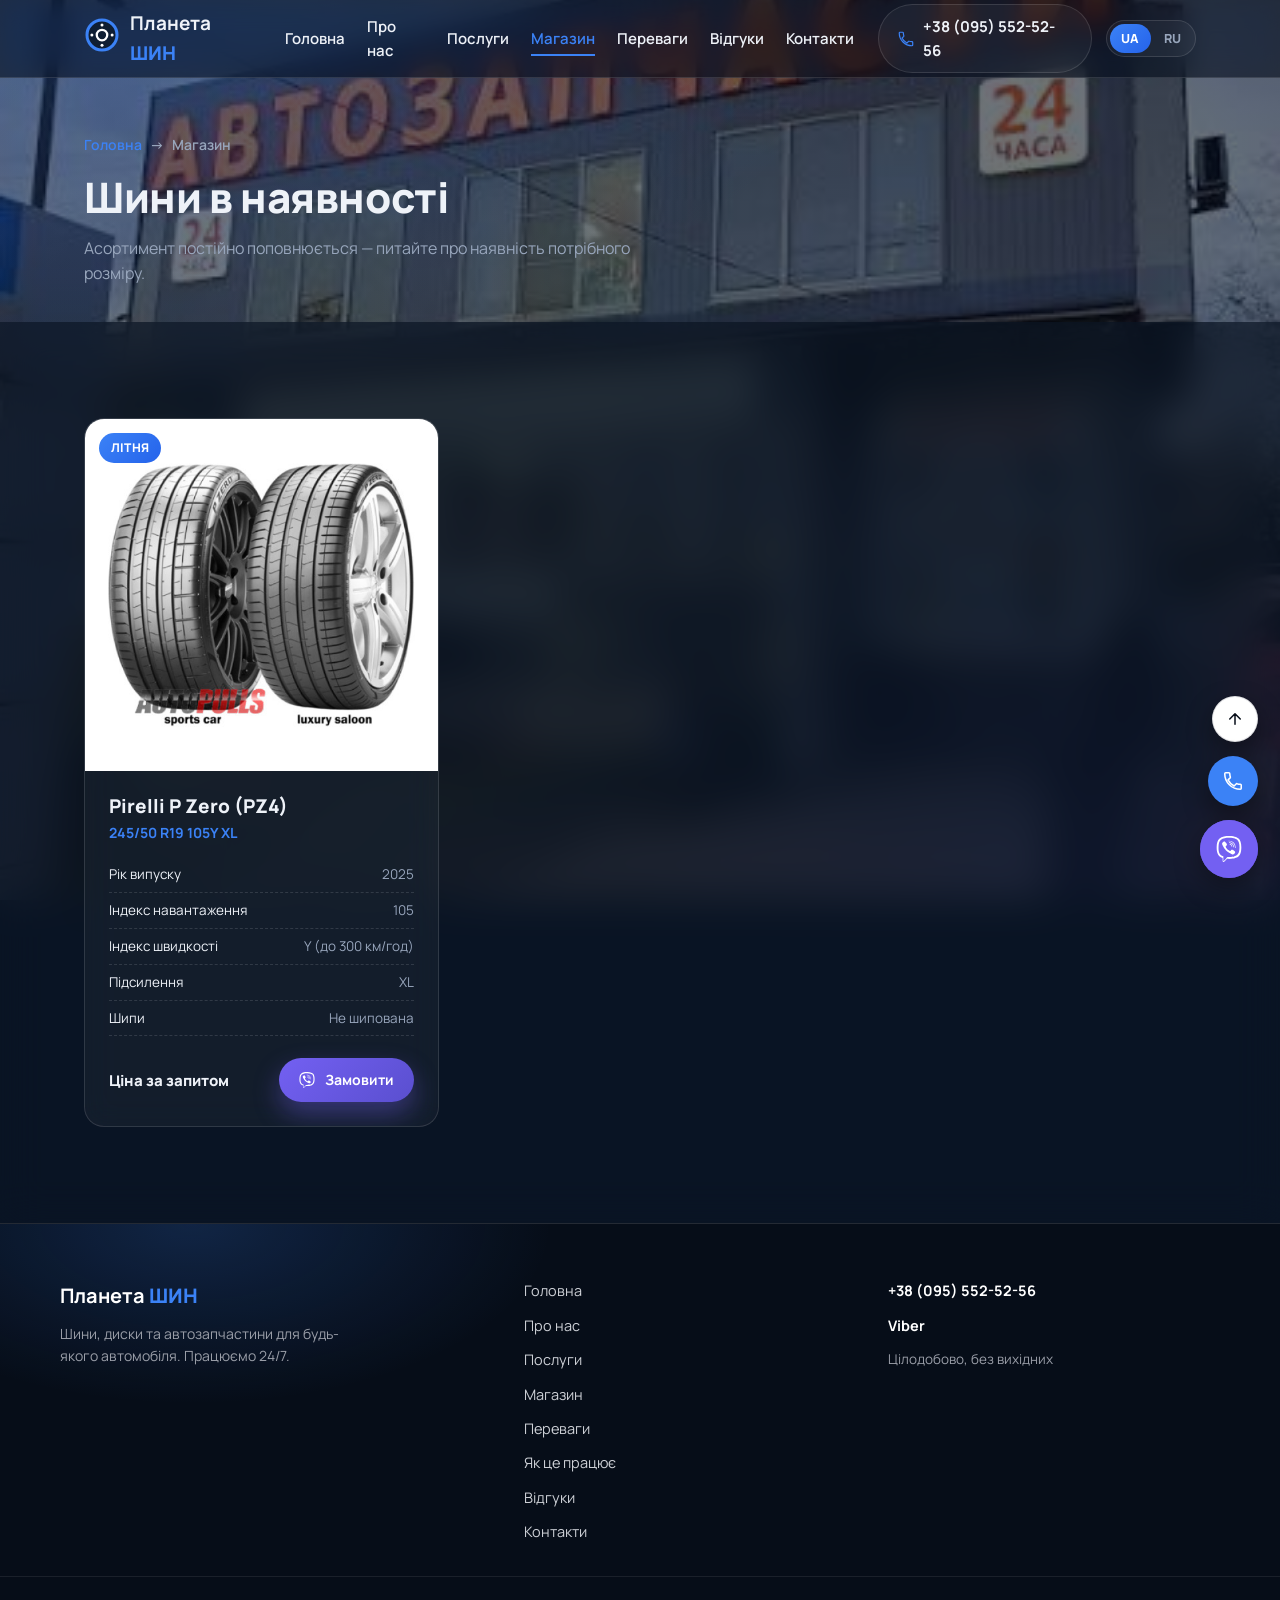
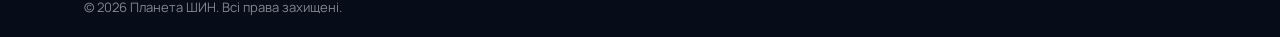
==== shop.html @ 67e4d774 "Move shop to a separate page (shop.html)" ====
<!DOCTYPE html>
<html lang="uk">
<head>
<meta charset="UTF-8">
<meta name="viewport" content="width=device-width, initial-scale=1.0">
<title>Магазин — Планета ШИН</title>
<meta name="description" id="metaDescription" content="Каталог шин Планета ШИН — актуальна наявність, характеристики, замовлення через Viber.">
<meta property="og:title" content="Магазин — Планета ШИН">
<meta property="og:description" id="ogDescription" content="Каталог шин Планета ШИН — актуальна наявність, характеристики, замовлення через Viber.">
<meta property="og:type" content="website">
<link rel="icon" href="data:image/svg+xml,%3Csvg xmlns='http://www.w3.org/2000/svg' viewBox='0 0 100 100'%3E%3Ccircle cx='50' cy='50' r='46' fill='%230f1e33'/%3E%3Ccircle cx='50' cy='50' r='46' fill='none' stroke='%233b82f6' stroke-width='8'/%3E%3Ccircle cx='50' cy='50' r='16' fill='none' stroke='%23fff' stroke-width='6'/%3E%3C/svg%3E">
<link rel="preconnect" href="https://fonts.googleapis.com">
<link rel="preconnect" href="https://fonts.gstatic.com" crossorigin>
<link href="https://fonts.googleapis.com/css2?family=Manrope:wght@400;500;600;700;800&display=swap" rel="stylesheet">
<link rel="stylesheet" href="css/style.css">
</head>
<body data-page="shop">

<!-- Фіксований фон: фото магазину, залишається на місці під час прокрутки -->
<div class="bg-fixed" aria-hidden="true"></div>

<!-- ===== ШАПКА ===== -->
<header class="header" id="header">
  <div class="container header__inner">
    <a href="index.html" class="logo">
      <span class="logo__icon" aria-hidden="true">
        <svg viewBox="0 0 48 48" width="36" height="36">
          <circle cx="24" cy="24" r="20" fill="#0f1e33"/>
          <circle cx="24" cy="24" r="20" fill="none" stroke="#3b82f6" stroke-width="4"/>
          <circle cx="24" cy="24" r="7" fill="none" stroke="#fff" stroke-width="3"/>
          <circle cx="24" cy="10.5" r="2" fill="#fff"/>
          <circle cx="24" cy="37.5" r="2" fill="#fff"/>
          <circle cx="10.5" cy="24" r="2" fill="#fff"/>
          <circle cx="37.5" cy="24" r="2" fill="#fff"/>
        </svg>
      </span>
      <span class="logo__text">Планета <b>ШИН</b></span>
    </a>

    <nav class="nav" id="nav">
      <a href="index.html#home" class="nav__link" data-i18n="nav_home">Головна</a>
      <a href="index.html#about" class="nav__link" data-i18n="nav_about">Про нас</a>
      <a href="index.html#services" class="nav__link" data-i18n="nav_services">Послуги</a>
      <a href="shop.html" class="nav__link is-current" data-i18n="nav_shop">Магазин</a>
      <a href="index.html#why" class="nav__link" data-i18n="nav_why">Переваги</a>
      <a href="index.html#reviews" class="nav__link" data-i18n="nav_reviews">Відгуки</a>
      <a href="index.html#contacts" class="nav__link" data-i18n="nav_contacts">Контакти</a>
    </nav>

    <div class="header__actions">
      <a href="tel:+380955525256" class="header__phone">
        <svg width="18" height="18" viewBox="0 0 24 24" fill="none"><path d="M6.6 10.8c1.4 2.8 3.8 5.1 6.6 6.6l2.2-2.2c.3-.3.7-.4 1-.2 1.1.4 2.3.6 3.6.6.6 0 1 .4 1 1V20c0 .6-.4 1-1 1C10.6 21 3 13.4 3 4c0-.6.4-1 1-1h3.5c.6 0 1 .4 1 1 0 1.3.2 2.5.6 3.6.1.4 0 .8-.2 1L6.6 10.8z" stroke="currentColor" stroke-width="1.6" stroke-linejoin="round"/></svg>
        <span>+38 (095) 552-52-56</span>
      </a>
      <button type="button" class="lang-toggle" id="langToggle" aria-label="UA / RU">
        <span class="lang-toggle__opt" data-lang-opt="uk">UA</span>
        <span class="lang-toggle__opt" data-lang-opt="ru">RU</span>
      </button>
      <button class="burger" id="burger" aria-label="Меню" aria-expanded="false">
        <span></span><span></span><span></span>
      </button>
    </div>
  </div>
</header>

<main>

  <!-- ===== ЗАГОЛОВОК СТОРІНКИ ===== -->
  <section class="page-hero">
    <div class="container">
      <div class="page-hero__crumb">
        <a href="index.html" data-i18n="nav_home">Головна</a>
        <span>→</span>
        <span data-i18n="shop_eyebrow">Магазин</span>
      </div>
      <h1 data-i18n="shop_title">Шини в наявності</h1>
      <p data-i18n="shop_note">Асортимент постійно поповнюється — питайте про наявність потрібного розміру.</p>
    </div>
  </section>

  <!-- ===== ТОВАРИ ===== -->
  <section class="section">
    <div class="container">
      <div class="grid grid--3">
        <div class="product">
          <div class="product__photo">
            <span class="product__badge" data-i18n="shop_season_summer">Літня</span>
            <img src="img/pirelli-p-zero.jpg" alt="Pirelli P Zero (PZ4) 245/50 R19 105Y XL" loading="lazy">
          </div>
          <div class="product__body">
            <h3>Pirelli P Zero (PZ4)</h3>
            <div class="product__size">245/50 R19 105Y XL</div>
            <ul class="product__specs">
              <li><span data-i18n="spec_year">Рік випуску</span><span>2025</span></li>
              <li><span data-i18n="spec_load">Індекс навантаження</span><span>105</span></li>
              <li><span data-i18n="spec_speed">Індекс швидкості</span><span>Y (до 300 км/год)</span></li>
              <li><span data-i18n="spec_reinforced">Підсилення</span><span>XL</span></li>
              <li><span data-i18n="spec_studs">Шипи</span><span data-i18n="spec_studs_no">Не шипована</span></li>
            </ul>
            <div class="product__footer">
              <span class="product__price" data-i18n="shop_price">Ціна за запитом</span>
              <a href="#" class="btn btn--viber btn--sm" data-viber-product="Pirelli P Zero (PZ4) 245/50 R19 105Y XL">
                <svg width="16" height="16" viewBox="0 0 24 24" fill="currentColor"><path d="M11.4 0C9.473.028 5.333.344 3.02 2.467 1.302 4.187.696 6.7.633 9.817.57 12.933.488 18.776 6.12 20.36h.003l-.004 2.416s-.037.977.61 1.177c.777.242 1.234-.5 1.98-1.302.407-.44.972-1.084 1.397-1.58 3.85.326 6.812-.416 7.15-.525.776-.252 5.176-.816 5.892-6.657.74-6.02-.36-9.83-2.34-11.546-.596-.55-3.006-2.3-8.375-2.323 0 0-.395-.025-1.037-.017zm.058 1.693c.545-.004.88.017.88.017 4.542.02 6.717 1.388 7.222 1.846 1.675 1.435 2.53 4.868 1.906 9.897v.002c-.604 4.878-4.174 5.184-4.832 5.395-.28.09-2.882.737-6.153.524 0 0-2.436 2.94-3.197 3.704-.12.12-.26.167-.352.144-.13-.033-.166-.188-.165-.414l.02-4.018c-4.762-1.32-4.485-6.292-4.43-8.895.054-2.604.543-4.738 1.996-6.173 1.96-1.773 5.474-2.018 7.11-2.03zm.38 2.602c-.167 0-.303.135-.304.302 0 .167.133.303.3.305 1.624.01 2.946.537 4.028 1.592 1.073 1.046 1.62 2.468 1.633 4.334.002.167.14.3.307.3.166-.002.3-.138.3-.304-.014-1.984-.618-3.596-1.816-4.764-1.19-1.16-2.692-1.753-4.447-1.765zm-3.96.695c-.19-.032-.4.005-.616.117l-.01.002c-.43.247-.816.562-1.146.932-.002.004-.006.004-.008.008-.267.323-.42.638-.46.948-.008.046-.01.093-.007.14 0 .136.022.27.065.4l.013.01c.135.48.473 1.276 1.205 2.604.42.768.903 1.5 1.446 2.186.27.344.56.673.87.984l.132.132c.31.308.64.6.984.87.686.543 1.418 1.027 2.186 1.447 1.328.733 2.126 1.07 2.604 1.206l.01.014c.13.042.265.064.402.063.046.002.092 0 .138-.008.31-.036.627-.19.948-.46.004 0 .003-.002.008-.005.37-.33.683-.72.93-1.148l.003-.01c.225-.432.15-.842-.18-1.12-.004 0-.698-.58-1.037-.83-.36-.255-.73-.492-1.113-.71-.51-.285-1.032-.106-1.248.174l-.447.564c-.23.283-.657.246-.657.246-3.12-.796-3.955-3.955-3.955-3.955s-.037-.426.248-.656l.563-.448c.277-.215.456-.737.17-1.248-.217-.383-.454-.756-.71-1.115-.25-.34-.826-1.033-.83-1.035-.137-.165-.31-.265-.502-.297zm4.49.88c-.158.002-.29.124-.3.282-.01.167.115.312.282.324 1.16.085 2.017.466 2.645 1.15.63.688.93 1.524.906 2.57-.002.168.13.306.3.31.166.003.305-.13.31-.297.025-1.175-.334-2.193-1.067-2.994-.74-.81-1.777-1.253-3.05-1.346h-.024zm.463 1.63c-.16.002-.29.127-.3.287-.008.167.12.31.288.32.523.028.875.175 1.113.422.24.245.388.62.416 1.164.01.167.15.295.318.287.167-.008.295-.15.287-.317-.03-.644-.215-1.178-.58-1.557-.367-.378-.893-.574-1.52-.607h-.018z"/></svg>
                <span data-i18n="shop_order">Замовити</span>
              </a>
            </div>
          </div>
        </div>
      </div>
    </div>
  </section>

</main>

<!-- ===== ФУТЕР ===== -->
<footer class="footer">
  <div class="container footer__inner">
    <div class="footer__brand">
      <span class="logo__text logo__text--light">Планета <b>ШИН</b></span>
      <p data-i18n="footer_tagline">Шини, диски та автозапчастини для будь-якого автомобіля. Працюємо 24/7.</p>
    </div>

    <nav class="footer__nav">
      <a href="index.html#home" data-i18n="nav_home">Головна</a>
      <a href="index.html#about" data-i18n="nav_about">Про нас</a>
      <a href="index.html#services" data-i18n="nav_services">Послуги</a>
      <a href="shop.html" data-i18n="nav_shop">Магазин</a>
      <a href="index.html#why" data-i18n="nav_why">Переваги</a>
      <a href="index.html#process" data-i18n="nav_process">Як це працює</a>
      <a href="index.html#reviews" data-i18n="nav_reviews">Відгуки</a>
      <a href="index.html#contacts" data-i18n="nav_contacts">Контакти</a>
    </nav>

    <div class="footer__contacts">
      <a href="tel:+380955525256">+38 (095) 552-52-56</a>
      <a href="viber://chat?number=%2B380955525256">Viber</a>
      <span data-i18n="contact_hours_value">Цілодобово, без вихідних</span>
    </div>
  </div>
  <div class="footer__bottom">
    <div class="container">
      <span>© <span id="year"></span> Планета ШИН. <span data-i18n="footer_rights">Всі права захищені.</span></span>
    </div>
  </div>
</footer>

<!-- ===== ПЛАВАЮЧІ КНОПКИ ===== -->
<div class="floating">
  <button type="button" class="floating__btn floating__btn--top" id="scrollTopBtn" aria-label="Догори">
    <svg width="18" height="18" viewBox="0 0 24 24" fill="none"><path d="M12 19V5M5 12l7-7 7 7" stroke="currentColor" stroke-width="2" stroke-linecap="round" stroke-linejoin="round"/></svg>
  </button>
  <a href="tel:+380955525256" class="floating__btn floating__btn--call" aria-label="Подзвонити">
    <svg width="22" height="22" viewBox="0 0 24 24" fill="none"><path d="M6.6 10.8c1.4 2.8 3.8 5.1 6.6 6.6l2.2-2.2c.3-.3.7-.4 1-.2 1.1.4 2.3.6 3.6.6.6 0 1 .4 1 1V20c0 .6-.4 1-1 1C10.6 21 3 13.4 3 4c0-.6.4-1 1-1h3.5c.6 0 1 .4 1 1 0 1.3.2 2.5.6 3.6.1.4 0 .8-.2 1L6.6 10.8z" stroke="currentColor" stroke-width="1.7" stroke-linejoin="round"/></svg>
  </a>
  <a href="viber://chat?number=%2B380955525256" class="floating__btn floating__btn--viber" aria-label="Написати у Viber">
    <svg width="26" height="26" viewBox="0 0 24 24" fill="currentColor"><path d="M11.4 0C9.473.028 5.333.344 3.02 2.467 1.302 4.187.696 6.7.633 9.817.57 12.933.488 18.776 6.12 20.36h.003l-.004 2.416s-.037.977.61 1.177c.777.242 1.234-.5 1.98-1.302.407-.44.972-1.084 1.397-1.58 3.85.326 6.812-.416 7.15-.525.776-.252 5.176-.816 5.892-6.657.74-6.02-.36-9.83-2.34-11.546-.596-.55-3.006-2.3-8.375-2.323 0 0-.395-.025-1.037-.017zm.058 1.693c.545-.004.88.017.88.017 4.542.02 6.717 1.388 7.222 1.846 1.675 1.435 2.53 4.868 1.906 9.897v.002c-.604 4.878-4.174 5.184-4.832 5.395-.28.09-2.882.737-6.153.524 0 0-2.436 2.94-3.197 3.704-.12.12-.26.167-.352.144-.13-.033-.166-.188-.165-.414l.02-4.018c-4.762-1.32-4.485-6.292-4.43-8.895.054-2.604.543-4.738 1.996-6.173 1.96-1.773 5.474-2.018 7.11-2.03zm.38 2.602c-.167 0-.303.135-.304.302 0 .167.133.303.3.305 1.624.01 2.946.537 4.028 1.592 1.073 1.046 1.62 2.468 1.633 4.334.002.167.14.3.307.3.166-.002.3-.138.3-.304-.014-1.984-.618-3.596-1.816-4.764-1.19-1.16-2.692-1.753-4.447-1.765zm-3.96.695c-.19-.032-.4.005-.616.117l-.01.002c-.43.247-.816.562-1.146.932-.002.004-.006.004-.008.008-.267.323-.42.638-.46.948-.008.046-.01.093-.007.14 0 .136.022.27.065.4l.013.01c.135.48.473 1.276 1.205 2.604.42.768.903 1.5 1.446 2.186.27.344.56.673.87.984l.132.132c.31.308.64.6.984.87.686.543 1.418 1.027 2.186 1.447 1.328.733 2.126 1.07 2.604 1.206l.01.014c.13.042.265.064.402.063.046.002.092 0 .138-.008.31-.036.627-.19.948-.46.004 0 .003-.002.008-.005.37-.33.683-.72.93-1.148l.003-.01c.225-.432.15-.842-.18-1.12-.004 0-.698-.58-1.037-.83-.36-.255-.73-.492-1.113-.71-.51-.285-1.032-.106-1.248.174l-.447.564c-.23.283-.657.246-.657.246-3.12-.796-3.955-3.955-3.955-3.955s-.037-.426.248-.656l.563-.448c.277-.215.456-.737.17-1.248-.217-.383-.454-.756-.71-1.115-.25-.34-.826-1.033-.83-1.035-.137-.165-.31-.265-.502-.297zm4.49.88c-.158.002-.29.124-.3.282-.01.167.115.312.282.324 1.16.085 2.017.466 2.645 1.15.63.688.93 1.524.906 2.57-.002.168.13.306.3.31.166.003.305-.13.31-.297.025-1.175-.334-2.193-1.067-2.994-.74-.81-1.777-1.253-3.05-1.346h-.024zm.463 1.63c-.16.002-.29.127-.3.287-.008.167.12.31.288.32.523.028.875.175 1.113.422.24.245.388.62.416 1.164.01.167.15.295.318.287.167-.008.295-.15.287-.317-.03-.644-.215-1.178-.58-1.557-.367-.378-.893-.574-1.52-.607h-.018z"/></svg>
  </a>
</div>

<script src="js/script.js"></script>
</body>
</html>
---- css/style.css ----
/* ===== Variables ===== */
:root {
  --bg: #0a1526;
  --dark: #060d18;
  --dark-2: #0f1e33;
  --text: #eef2f8;
  --muted: #98a6bc;
  --border: rgba(255, 255, 255, 0.12);

  --panel: rgba(10, 20, 36, 0.66);
  --panel-alt: rgba(6, 13, 24, 0.8);
  --glass: rgba(255, 255, 255, 0.045);
  --glass-strong: rgba(255, 255, 255, 0.08);
  --ghost: rgba(255, 255, 255, 0.06);

  --primary: #3b82f6;
  --primary-dark: #2563eb;
  --viber: #7360f2;
  --viber-dark: #5a4fcf;
  --success: #25d366;

  --radius-lg: 20px;
  --radius-md: 14px;
  --radius-sm: 10px;
  --shadow: 0 10px 30px rgba(0, 0, 0, 0.35);
  --shadow-sm: 0 4px 14px rgba(0, 0, 0, 0.28);

  --container: 1160px;
  --header-h: 78px;
}

* { box-sizing: border-box; }
html { scroll-behavior: smooth; }
body {
  margin: 0;
  font-family: "Manrope", system-ui, -apple-system, "Segoe UI", Roboto, sans-serif;
  color: var(--text);
  background: var(--bg);
  line-height: 1.55;
  -webkit-font-smoothing: antialiased;
}
img { max-width: 100%; display: block; }
a { color: inherit; text-decoration: none; }
ul { margin: 0; padding: 0; list-style: none; }
h1, h2, h3 { margin: 0; line-height: 1.2; font-weight: 800; }
p { margin: 0; }
button { font-family: inherit; cursor: pointer; }

.container {
  max-width: var(--container);
  margin: 0 auto;
  padding: 0 24px;
}

/* ===== Фіксований фон: фото магазину =====
   Шар лишається на місці під час прокрутки — ефект "фото їде за тобою".
   Щоб замінити фото — покладіть новий файл в img/ і поміняйте url() нижче. */
.bg-fixed {
  position: fixed;
  inset: 0;
  z-index: -2;
  overflow: hidden;
  background-color: #060d18;
  background-image:
    radial-gradient(1200px 700px at 12% -5%, rgba(59, 130, 246, 0.28), transparent 60%),
    radial-gradient(900px 650px at 92% 105%, rgba(99, 102, 241, 0.22), transparent 60%),
    linear-gradient(rgba(6, 13, 24, 0.58), rgba(6, 13, 24, 0.58)),
    url('../img/shop-facade.jpg');
  background-repeat: no-repeat;
  background-position: 0 0, 0 0, center, center;
  background-size: auto, auto, cover, cover;
}

.section { padding: 96px 0; position: relative; background: var(--panel); backdrop-filter: blur(20px); -webkit-backdrop-filter: blur(20px); }
.section--alt {
  background: var(--panel-alt);
  background-image: radial-gradient(rgba(255, 255, 255, 0.05) 1.4px, transparent 1.4px);
  background-size: 22px 22px;
  background-position: -10px -10px;
}

.section__head { max-width: 620px; margin: 0 0 48px; }
.section__head h2 { font-size: clamp(28px, 3.4vw, 38px); margin-top: 10px; color: var(--text); }

.eyebrow {
  display: inline-flex;
  align-items: center;
  gap: 8px;
  font-size: 13px;
  font-weight: 700;
  letter-spacing: 0.08em;
  text-transform: uppercase;
  color: var(--primary);
}
.eyebrow::before {
  content: "";
  width: 22px;
  height: 3px;
  border-radius: 2px;
  background: linear-gradient(90deg, var(--primary), var(--primary-dark));
}

/* reveal animation */
.reveal { opacity: 0; transform: translateY(24px); transition: opacity .6s ease, transform .6s ease; }
.reveal.is-visible { opacity: 1; transform: translateY(0); }

/* ===== Buttons ===== */
.btn {
  display: inline-flex;
  align-items: center;
  gap: 10px;
  padding: 15px 26px;
  border-radius: 999px;
  font-weight: 700;
  font-size: 15px;
  border: none;
  white-space: nowrap;
  transition: transform .15s ease, box-shadow .15s ease, background .15s ease;
}
.btn:hover { transform: translateY(-2px); }
.btn--primary {
  background: linear-gradient(135deg, var(--primary), var(--primary-dark));
  color: #fff;
  box-shadow: 0 12px 26px rgba(59, 130, 246, .38);
}
.btn--primary:hover { box-shadow: 0 16px 32px rgba(59, 130, 246, .48); }
.btn--viber {
  background: linear-gradient(135deg, var(--viber), var(--viber-dark));
  color: #fff;
  box-shadow: 0 12px 26px rgba(115, 96, 242, .38);
}
.btn--viber:hover { box-shadow: 0 16px 32px rgba(115, 96, 242, .48); }
.btn--block { width: 100%; justify-content: center; }

/* ===== Header ===== */
.header {
  position: fixed;
  top: 0; left: 0; right: 0;
  height: var(--header-h);
  display: flex;
  align-items: center;
  background: rgba(6, 13, 24, 0.6);
  backdrop-filter: saturate(160%) blur(14px);
  -webkit-backdrop-filter: saturate(160%) blur(14px);
  border-bottom: 1px solid var(--border);
  z-index: 1000;
}
.header__inner {
  display: flex;
  align-items: center;
  justify-content: space-between;
  gap: 24px;
}
.logo { display: flex; align-items: center; gap: 10px; }
.logo__text { font-size: 19px; font-weight: 700; color: var(--text); }
.logo__text b { color: var(--primary); font-weight: 800; }
.logo__text--light { color: #fff; font-size: 20px; }

.nav { display: flex; align-items: center; gap: 22px; }
.nav__link { font-size: 15px; font-weight: 600; color: var(--text); position: relative; padding: 6px 0; }
.nav__link::after {
  content: "";
  position: absolute;
  left: 0; bottom: 0;
  width: 100%; height: 2px;
  background: var(--primary);
  transform: scaleX(0);
  transform-origin: right;
  transition: transform .2s ease;
}
.nav__link:hover { color: var(--primary); }
.nav__link:hover::after { transform: scaleX(1); transform-origin: left; }
.nav__link.is-current { color: var(--primary); }
.nav__link.is-current::after { transform: scaleX(1); }

.header__actions { display: flex; align-items: center; gap: 14px; }

.lang-toggle {
  display: flex;
  align-items: center;
  border: 1px solid var(--border);
  background: var(--glass);
  border-radius: 999px;
  padding: 3px;
  gap: 2px;
}
.lang-toggle__opt {
  padding: 6px 11px;
  border-radius: 999px;
  font-size: 12.5px;
  font-weight: 800;
  letter-spacing: .02em;
  color: var(--muted);
  transition: background .15s ease, color .15s ease;
}
.lang-toggle__opt.is-active {
  background: linear-gradient(135deg, var(--primary), var(--primary-dark));
  color: #fff;
}
.header__phone {
  display: flex; align-items: center; gap: 8px;
  font-weight: 700; font-size: 15px; color: var(--text);
  padding: 10px 18px; border-radius: 999px; background: var(--glass);
  border: 1px solid var(--border);
  transition: background .15s ease;
}
.header__phone:hover { background: var(--glass-strong); }
.header__phone svg { color: var(--primary); }

.burger {
  display: none;
  width: 40px; height: 40px;
  border: none; background: transparent;
  flex-direction: column; align-items: center; justify-content: center; gap: 5px;
}
.burger span { width: 22px; height: 2px; background: var(--text); border-radius: 2px; transition: transform .2s ease, opacity .2s ease; }
.burger.is-open span:nth-child(1) { transform: translateY(7px) rotate(45deg); }
.burger.is-open span:nth-child(2) { opacity: 0; }
.burger.is-open span:nth-child(3) { transform: translateY(-7px) rotate(-45deg); }

/* ===== Hero ===== */
.hero {
  padding: calc(var(--header-h) + 64px) 0 80px;
  position: relative;
  overflow: hidden;
}
.hero::before,
.hero::after {
  content: "";
  position: absolute;
  border-radius: 50%;
  filter: blur(70px);
  z-index: 0;
  pointer-events: none;
}
.hero::before {
  width: 420px; height: 420px;
  top: -160px; right: -120px;
  background: rgba(59, 130, 246, 0.22);
}
.hero::after {
  width: 320px; height: 320px;
  bottom: -140px; left: -100px;
  background: rgba(99, 102, 241, 0.16);
}
.hero__inner {
  display: grid;
  grid-template-columns: 1.05fr 0.95fr;
  align-items: center;
  gap: 40px;
  position: relative;
  z-index: 1;
}
.badge {
  display: inline-flex; align-items: center; gap: 8px;
  background: var(--dark); color: #fff;
  font-size: 13px; font-weight: 700;
  padding: 9px 16px; border-radius: 999px;
  margin-bottom: 22px;
  border: 1px solid var(--border);
}
.badge svg { color: var(--primary); }

.hero h1 {
  font-size: clamp(32px, 4.6vw, 54px);
  color: var(--text);
  letter-spacing: -0.01em;
}
.hero h1 span { color: var(--primary); }

.hero__lead {
  margin-top: 20px;
  font-size: 17px;
  color: var(--muted);
  max-width: 520px;
}

.hero__cta { display: flex; flex-wrap: wrap; gap: 14px; margin-top: 32px; }

.hero__perks {
  display: flex; flex-wrap: wrap; gap: 14px 28px;
  margin-top: 40px;
  padding-top: 28px;
  border-top: 1px solid var(--border);
}
.perk {
  display: flex; align-items: center; gap: 8px;
  font-size: 14px; font-weight: 700; color: var(--text);
}
.perk svg { color: var(--primary); flex-shrink: 0; }

.hero__glow {
  position: absolute;
  inset: 0;
  z-index: 0;
  pointer-events: none;
  opacity: 0;
  transition: opacity .25s ease;
  background: radial-gradient(130px circle at var(--mx, 50%) var(--my, 50%), rgba(59, 130, 246, .35), transparent 70%);
}
.hero:hover .hero__glow { opacity: 1; }

.hero__art { position: relative; display: flex; align-items: center; justify-content: center; }
.hero__art::before {
  content: "";
  position: absolute;
  width: 78%; height: 78%;
  border-radius: 50%;
  background: radial-gradient(circle, rgba(59, 130, 246, .4), rgba(59, 130, 246, 0) 70%);
  filter: blur(20px);
  z-index: 0;
}
.tire-illustration {
  width: 100%; max-width: 420px;
  filter: drop-shadow(0 24px 44px rgba(0, 0, 0, .45));
  animation: spin 40s linear infinite;
  position: relative;
  z-index: 1;
}
@keyframes spin { to { transform: rotate(360deg); } }

.particle {
  position: absolute;
  width: 10px; height: 10px;
  border-radius: 50%;
  background: var(--primary);
  box-shadow: 0 0 0 6px rgba(59, 130, 246, .18);
  z-index: 2;
  animation: float 5s ease-in-out infinite;
}
.particle--1 { top: 10%; left: 6%; animation-delay: 0s; }
.particle--2 { top: 70%; right: 4%; width: 7px; height: 7px; background: #e7ecf5; box-shadow: 0 0 0 5px rgba(255,255,255,.12); animation-delay: 1.2s; }
.particle--3 { bottom: 12%; left: 18%; width: 8px; height: 8px; animation-delay: 2.4s; }
@keyframes float {
  0%, 100% { transform: translateY(0); }
  50% { transform: translateY(-14px); }
}

.chip {
  position: absolute;
  background: var(--glass-strong);
  backdrop-filter: blur(10px);
  -webkit-backdrop-filter: blur(10px);
  border: 1px solid var(--border);
  box-shadow: var(--shadow-sm);
  padding: 10px 18px;
  border-radius: 999px;
  font-size: 13px;
  font-weight: 700;
  color: var(--text);
}
.chip--1 { top: 6%; left: -2%; }
.chip--2 { top: 45%; right: -4%; }
.chip--3 { bottom: 4%; left: 8%; }

/* ===== Marquee (бігуча стрічка категорій) ===== */
.marquee {
  border-top: 1px solid var(--border);
  border-bottom: 1px solid var(--border);
  background: var(--glass);
  padding: 22px 0;
  overflow: hidden;
}
.marquee__track {
  display: flex;
  width: max-content;
  gap: 14px;
  animation: marquee 26s linear infinite;
}
.marquee:hover .marquee__track { animation-play-state: paused; }
.marquee__item {
  display: flex;
  align-items: center;
  gap: 10px;
  padding: 10px 20px;
  border-radius: 999px;
  background: var(--glass-strong);
  border: 1px solid var(--border);
  font-weight: 700;
  font-size: 14px;
  color: var(--text);
  white-space: nowrap;
}
.marquee__item svg { color: var(--primary); flex-shrink: 0; }
@keyframes marquee {
  from { transform: translateX(0); }
  to { transform: translateX(-25%); }
}

/* ===== About ===== */
.about {
  display: grid;
  grid-template-columns: 0.8fr 1.2fr;
  gap: 56px;
  align-items: center;
}
.about__art-frame {
  aspect-ratio: 4 / 3;
  border-radius: var(--radius-lg);
  background: var(--glass);
  border: 1px solid var(--border);
  overflow: hidden;
  box-shadow: var(--shadow);
}
.about__art-frame img {
  width: 100%;
  height: 100%;
  object-fit: cover;
  display: block;
}
.about__content h2 { font-size: clamp(26px, 3.2vw, 34px); margin-top: 10px; margin-bottom: 18px; color: var(--text); }
.about__content p { color: var(--muted); font-size: 16px; }
.about__list { margin-top: 24px; display: grid; gap: 12px; }
.about__list li {
  position: relative;
  padding-left: 28px;
  font-weight: 600;
  color: var(--text);
  font-size: 15px;
}
.about__list li::before {
  content: "";
  position: absolute; left: 0; top: 6px;
  width: 16px; height: 16px;
  border-radius: 50%;
  background: var(--primary);
}

/* ===== Grids / Cards ===== */
.grid { display: grid; gap: 24px; }
.grid--4 { grid-template-columns: repeat(4, 1fr); }
.grid--3 { grid-template-columns: repeat(3, 1fr); }

.card {
  position: relative;
  background: var(--glass);
  backdrop-filter: blur(14px);
  -webkit-backdrop-filter: blur(14px);
  border: 1px solid var(--border);
  border-radius: var(--radius-lg);
  padding: 32px 26px;
  overflow: hidden;
  transition: transform .2s ease, box-shadow .2s ease, border-color .2s ease;
}
.card::before {
  content: "";
  position: absolute;
  top: 0; left: 0; right: 0;
  height: 3px;
  background: linear-gradient(90deg, var(--primary), var(--primary-dark));
  transform: scaleX(0);
  transform-origin: left;
  transition: transform .25s ease;
}
.card:hover { transform: translateY(-6px); box-shadow: var(--shadow); border-color: rgba(59,130,246,.4); }
.card:hover::before { transform: scaleX(1); }
.card__num {
  position: absolute;
  top: 22px; right: 24px;
  font-size: 34px;
  font-weight: 800;
  color: var(--ghost);
  -webkit-text-stroke: 1px var(--border);
}
.card__icon {
  width: 56px; height: 56px;
  border-radius: 14px;
  background: linear-gradient(135deg, rgba(59,130,246,.28), rgba(59,130,246,.08));
  color: var(--primary);
  display: flex; align-items: center; justify-content: center;
  margin-bottom: 20px;
}
.card h3 { font-size: 19px; margin-bottom: 10px; color: var(--text); }
.card p { color: var(--muted); font-size: 14.5px; }
.card__link { display: inline-block; margin-top: 16px; font-weight: 700; font-size: 14px; color: var(--primary); }

/* ===== Заголовок окремої сторінки (напр. Магазин) ===== */
.page-hero { padding: calc(var(--header-h) + 56px) 0 36px; position: relative; }
.page-hero__crumb {
  display: flex; align-items: center; gap: 8px;
  font-size: 14px; font-weight: 600; color: var(--muted);
  margin-bottom: 16px;
}
.page-hero__crumb a { color: var(--primary); }
.page-hero__crumb a:hover { text-decoration: underline; }
.page-hero h1 { font-size: clamp(28px, 4vw, 42px); color: var(--text); letter-spacing: -0.01em; }
.page-hero p { margin-top: 14px; color: var(--muted); font-size: 16px; max-width: 560px; }

/* ===== Магазин (картки товарів) ===== */
.product {
  position: relative;
  background: var(--glass);
  backdrop-filter: blur(14px);
  -webkit-backdrop-filter: blur(14px);
  border: 1px solid var(--border);
  border-radius: var(--radius-lg);
  overflow: hidden;
  display: flex;
  flex-direction: column;
  transition: transform .2s ease, box-shadow .2s ease;
}
.product:hover { transform: translateY(-6px); box-shadow: var(--shadow); }
.product__photo {
  position: relative;
  aspect-ratio: 4 / 3;
  background: #fff;
}
.product__photo img {
  width: 100%;
  height: 100%;
  object-fit: contain;
  padding: 18px;
  display: block;
}
.product__badge {
  position: absolute;
  top: 14px; left: 14px;
  background: linear-gradient(135deg, var(--primary), var(--primary-dark));
  color: #fff;
  font-size: 12px;
  font-weight: 800;
  letter-spacing: .02em;
  text-transform: uppercase;
  padding: 6px 12px;
  border-radius: 999px;
  z-index: 1;
}
.product__body { padding: 24px; display: flex; flex-direction: column; gap: 4px; flex: 1; }
.product__body h3 { font-size: 19px; color: var(--text); }
.product__size { font-size: 14px; font-weight: 700; color: var(--primary); margin-bottom: 12px; }
.product__specs { display: grid; gap: 7px; margin: 4px 0 18px; }
.product__specs li {
  display: flex;
  justify-content: space-between;
  gap: 12px;
  font-size: 13.5px;
  color: var(--muted);
  padding-bottom: 7px;
  border-bottom: 1px dashed var(--border);
}
.product__specs li span:first-child { color: var(--text); }
.product__footer {
  margin-top: auto;
  display: flex;
  align-items: center;
  justify-content: space-between;
  gap: 12px;
}
.product__price { font-size: 15px; font-weight: 800; color: var(--text); }
.btn--sm { padding: 11px 20px; font-size: 14px; }

/* ===== Process (Як ми працюємо) ===== */
.process { position: relative; }
.process__steps {
  display: grid;
  grid-template-columns: repeat(3, 1fr);
  gap: 32px;
  position: relative;
}
.process__steps::before {
  content: "";
  position: absolute;
  top: 27px;
  left: 12%;
  right: 12%;
  height: 2px;
  background-image: linear-gradient(90deg, var(--border) 0 10px, transparent 10px 20px);
  background-size: 20px 2px;
  background-repeat: repeat-x;
}
.process__step { position: relative; }
.process__num {
  width: 54px; height: 54px;
  border-radius: 50%;
  background: linear-gradient(135deg, var(--primary), var(--primary-dark));
  color: #fff;
  font-size: 20px;
  font-weight: 800;
  display: flex; align-items: center; justify-content: center;
  box-shadow: 0 10px 22px rgba(59,130,246,.35);
  margin-bottom: 20px;
  position: relative;
  z-index: 1;
}
.process__step h3 { font-size: 18px; margin-bottom: 8px; color: var(--text); }
.process__step p { color: var(--muted); font-size: 14.5px; }

.feature { padding: 8px 0; }
.feature__icon {
  width: 48px; height: 48px;
  border-radius: 12px;
  background: var(--dark);
  border: 1px solid var(--border);
  color: var(--primary);
  display: flex; align-items: center; justify-content: center;
  margin-bottom: 18px;
}
.feature h3 { font-size: 17px; margin-bottom: 8px; color: var(--text); }
.feature p { color: var(--muted); font-size: 14.5px; }

/* ===== Reviews ===== */
.review {
  position: relative;
  background: var(--glass);
  backdrop-filter: blur(14px);
  -webkit-backdrop-filter: blur(14px);
  border: 1px solid var(--border);
  border-radius: var(--radius-lg);
  padding: 32px 28px 28px;
  transition: transform .2s ease, box-shadow .2s ease;
}
.review:hover { transform: translateY(-4px); box-shadow: var(--shadow); }
.review__quote {
  position: absolute;
  top: 18px; right: 22px;
  color: var(--ghost);
  -webkit-text-stroke: 1px var(--border);
  font-size: 40px;
  font-weight: 800;
  line-height: 1;
}
.review__stars { color: #f5a623; letter-spacing: 2px; margin-bottom: 14px; font-size: 15px; }
.review p { font-size: 15px; color: var(--text); }
.review__footer { display: flex; align-items: center; gap: 12px; margin-top: 20px; }
.review__avatar {
  width: 42px; height: 42px;
  border-radius: 50%;
  display: flex; align-items: center; justify-content: center;
  font-weight: 800; font-size: 14px; color: #fff;
  background: linear-gradient(135deg, var(--primary), var(--primary-dark));
  flex-shrink: 0;
}
.review__avatar--dark { background: linear-gradient(135deg, #6366f1, #4338ca); }
.review__author { font-weight: 700; color: var(--text); font-size: 14px; }
.reviews__note { margin-top: 20px; font-size: 12.5px; color: var(--muted); text-align: center; }

/* ===== Contacts ===== */
.contacts {
  display: grid;
  grid-template-columns: 1fr 1fr;
  gap: 32px;
  align-items: stretch;
}
.contacts__info {
  background: var(--glass);
  backdrop-filter: blur(14px);
  -webkit-backdrop-filter: blur(14px);
  border: 1px solid var(--border);
  border-radius: var(--radius-lg);
  padding: 32px;
  display: grid;
  gap: 8px;
  align-content: start;
}
.contact-row {
  display: flex;
  align-items: center;
  gap: 16px;
  padding: 14px 4px;
  border-bottom: 1px solid var(--border);
  font-size: 15px;
  width: 100%;
}
.contact-row:hover:not(.contact-row--static) .contact-row__icon { background: var(--primary); color: #fff; }
.contact-row b { display: block; font-size: 13px; color: var(--muted); font-weight: 700; margin-bottom: 2px; }
.contact-row__label { display: flex; flex-direction: column; font-weight: 700; color: var(--text); }
button.contact-row {
  border: none;
  border-bottom: 1px solid var(--border);
  background: none;
  font-family: inherit;
  text-align: left;
  cursor: pointer;
}
.contact-row__copy-hint {
  margin-left: auto;
  flex-shrink: 0;
  font-size: 12.5px;
  font-weight: 800;
  color: var(--success);
  opacity: 0;
  transform: translateX(4px);
  transition: opacity .2s ease, transform .2s ease;
}
.contact-row--copy.is-copied .contact-row__copy-hint { opacity: 1; transform: translateX(0); }
.contact-row__icon {
  width: 42px; height: 42px; flex-shrink: 0;
  border-radius: 12px;
  background: var(--glass-strong);
  color: var(--text);
  display: flex; align-items: center; justify-content: center;
  transition: background .15s ease, color .15s ease;
}

.quick-form { margin-top: 20px; display: grid; gap: 12px; }
.quick-form__title { font-weight: 700; color: var(--text); margin-bottom: 4px; font-size: 15px; }
.quick-form input, .quick-form textarea {
  width: 100%;
  border: 1px solid var(--border);
  background: var(--glass);
  color: var(--text);
  border-radius: var(--radius-sm);
  padding: 13px 16px;
  font-family: inherit;
  font-size: 14.5px;
  resize: vertical;
}
.quick-form input::placeholder, .quick-form textarea::placeholder { color: var(--muted); }
.quick-form input:focus, .quick-form textarea:focus {
  outline: none; border-color: var(--primary); background: var(--glass-strong);
}

.map-frame {
  border: 1px solid var(--border);
  border-radius: var(--radius-lg);
  overflow: hidden;
  min-height: 280px;
}
.map-frame iframe {
  width: 100%; height: 100%; min-height: 280px; border: 0; display: block;
  filter: grayscale(0.5) invert(0.9) contrast(0.86);
}

/* ===== Footer ===== */
.footer {
  background: var(--dark);
  background-image: radial-gradient(600px 300px at 15% 0%, rgba(59, 130, 246, .2), rgba(59, 130, 246, 0) 60%);
  color: #cdd0d6;
  position: relative;
  border-top: 1px solid var(--border);
}
.footer__inner {
  padding: 56px 0 32px;
  display: grid;
  grid-template-columns: 1.3fr 1fr 1fr;
  gap: 32px;
}
.footer__brand p { margin-top: 12px; font-size: 14px; color: #9a9ea8; max-width: 280px; }
.footer__nav { display: flex; flex-direction: column; gap: 12px; }
.footer__nav a { font-size: 14.5px; color: #cdd0d6; }
.footer__nav a:hover { color: var(--primary); }
.footer__contacts { display: flex; flex-direction: column; gap: 12px; }
.footer__contacts a { font-size: 14.5px; font-weight: 700; color: #fff; }
.footer__contacts span { font-size: 13.5px; color: #9a9ea8; }
.footer__bottom { border-top: 1px solid rgba(255,255,255,.08); padding: 20px 0; font-size: 13px; color: #83868f; }

/* ===== Floating buttons ===== */
.floating {
  position: fixed;
  right: 22px; bottom: 22px;
  display: flex; flex-direction: column; gap: 14px;
  z-index: 999;
}
.floating__btn {
  position: relative;
  width: 58px; height: 58px;
  border-radius: 50%;
  display: flex; align-items: center; justify-content: center;
  color: #fff;
  box-shadow: 0 10px 26px rgba(0,0,0,.4);
  transition: transform .15s ease;
}
.floating__btn:hover { transform: scale(1.08); }
.floating__btn--viber { background: var(--viber); }
.floating__btn--viber::before {
  content: "";
  position: absolute;
  inset: 0;
  border-radius: 50%;
  background: var(--viber);
  animation: pulse-ring 2.4s ease-out infinite;
  z-index: -1;
}
.floating__btn--call { background: var(--primary); width: 50px; height: 50px; align-self: flex-end; }
.floating__btn--top {
  background: #fff;
  color: var(--dark);
  border: 1px solid rgba(6,13,24,.12);
  width: 46px; height: 46px;
  align-self: flex-end;
  opacity: 0;
  transform: scale(.7) translateY(10px);
  pointer-events: none;
  transition: opacity .2s ease, transform .2s ease;
}
.floating__btn--top.is-visible { opacity: 1; transform: scale(1) translateY(0); pointer-events: auto; }

@keyframes pulse-ring {
  0% { transform: scale(1); opacity: .55; }
  100% { transform: scale(1.7); opacity: 0; }
}

/* ===== Responsive ===== */
@media (max-width: 992px) {
  .nav { display: none; }
  .burger { display: flex; }
  .hero__inner { grid-template-columns: 1fr; }
  .hero__art { order: -1; max-width: 340px; margin: 0 auto 20px; }
  .about { grid-template-columns: 1fr; }
  .about__art-frame { max-width: 420px; margin: 0 auto; }
  .grid--4 { grid-template-columns: repeat(2, 1fr); }
  .grid--3 { grid-template-columns: repeat(2, 1fr); }
  .contacts { grid-template-columns: 1fr; }
  .footer__inner { grid-template-columns: 1fr; text-align: left; }
  .process__steps { grid-template-columns: 1fr; gap: 36px; }
  .process__steps::before { display: none; }

  .nav.is-open {
    display: flex;
    flex-direction: column;
    position: fixed;
    top: var(--header-h); left: 0; right: 0;
    background: rgba(6, 13, 24, 0.97);
    backdrop-filter: blur(14px);
    padding: 20px 24px 28px;
    gap: 4px;
    border-bottom: 1px solid var(--border);
    box-shadow: var(--shadow);
  }
  .nav.is-open .nav__link { padding: 12px 0; border-bottom: 1px solid var(--border); }
}

@media (max-width: 640px) {
  .section { padding: 64px 0; }
  .grid--4, .grid--3 { grid-template-columns: 1fr; }
  .header__phone span { display: none; }
  .hero__cta { flex-direction: column; }
  .hero__cta .btn { width: 100%; justify-content: center; }
  .chip { position: static; display: inline-flex; margin: 6px 6px 0 0; }
  .hero__art { display: flex; flex-wrap: wrap; justify-content: center; }
  .particle { display: none; }
  .marquee__item { font-size: 13px; padding: 8px 16px; }
}
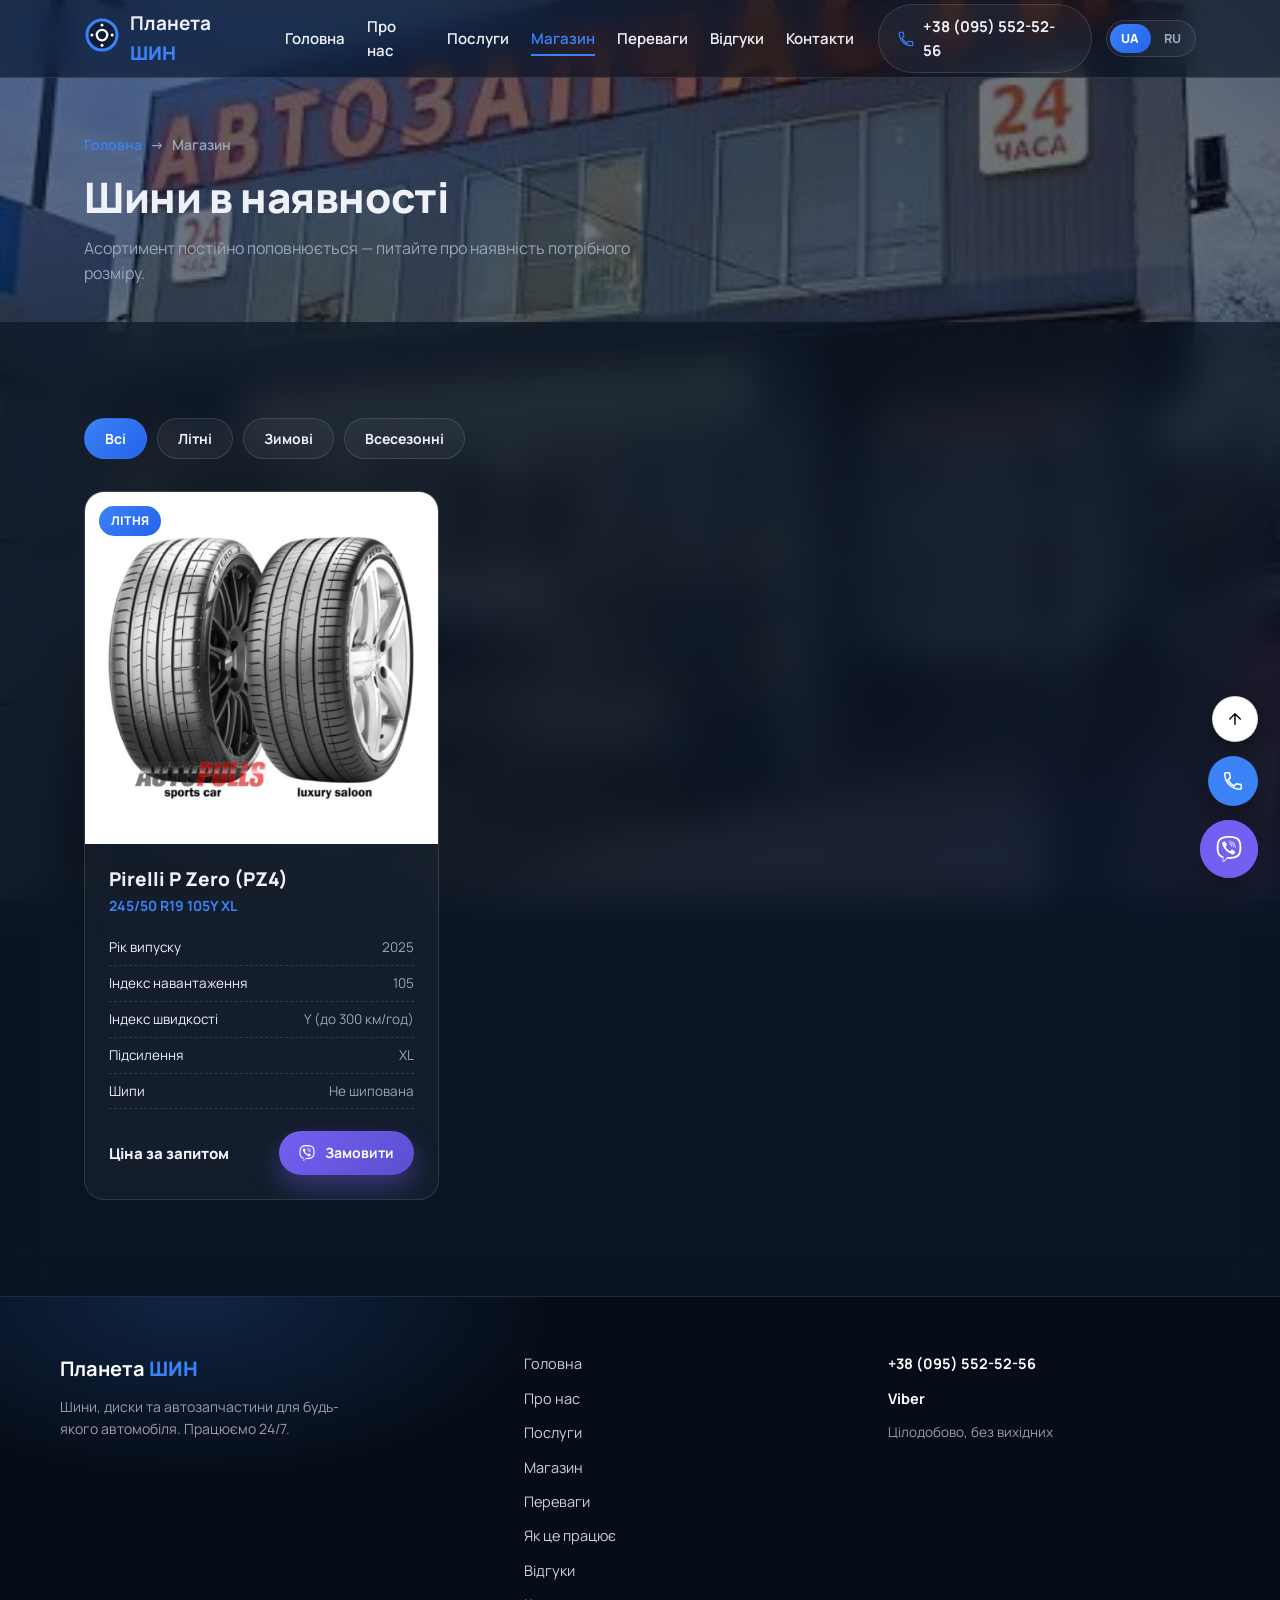
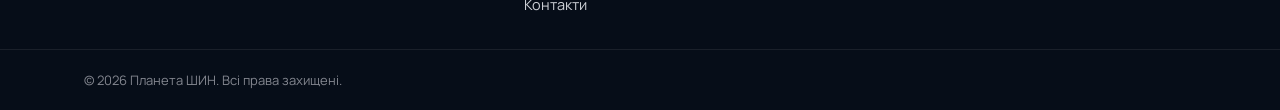
==== commit eb9945be: "Add season filters to shop page" ====
--- a/shop.html
+++ b/shop.html
@@ -81,8 +81,15 @@
   <!-- ===== ТОВАРИ ===== -->
   <section class="section">
     <div class="container">
-      <div class="grid grid--3">
-        <div class="product">
+      <div class="shop-filters" id="shopFilters">
+        <button type="button" class="shop-filter is-active" data-filter="all" data-i18n="filter_all">Всі</button>
+        <button type="button" class="shop-filter" data-filter="summer" data-i18n="filter_summer">Літні</button>
+        <button type="button" class="shop-filter" data-filter="winter" data-i18n="filter_winter">Зимові</button>
+        <button type="button" class="shop-filter" data-filter="allseason" data-i18n="filter_allseason">Всесезонні</button>
+      </div>
+
+      <div class="grid grid--3" id="shopGrid">
+        <div class="product" data-season="summer">
           <div class="product__photo">
             <span class="product__badge" data-i18n="shop_season_summer">Літня</span>
             <img src="img/pirelli-p-zero.jpg" alt="Pirelli P Zero (PZ4) 245/50 R19 105Y XL" loading="lazy">
@@ -107,6 +114,8 @@
           </div>
         </div>
       </div>
+
+      <p class="shop-empty" id="shopEmpty" data-i18n="shop_empty">У цій категорії поки немає товарів. Напишіть нам — можемо підібрати під замовлення.</p>
     </div>
   </section>
 
--- a/css/style.css
+++ b/css/style.css
@@ -486,6 +486,39 @@
 .page-hero h1 { font-size: clamp(28px, 4vw, 42px); color: var(--text); letter-spacing: -0.01em; }
 .page-hero p { margin-top: 14px; color: var(--muted); font-size: 16px; max-width: 560px; }
 
+/* ===== Магазин: фільтри категорій ===== */
+.shop-filters {
+  display: flex;
+  flex-wrap: wrap;
+  gap: 10px;
+  margin-bottom: 32px;
+}
+.shop-filter {
+  padding: 10px 20px;
+  border-radius: 999px;
+  background: var(--glass);
+  border: 1px solid var(--border);
+  color: var(--text);
+  font-size: 14px;
+  font-weight: 700;
+  font-family: inherit;
+  cursor: pointer;
+  transition: background .15s ease, color .15s ease, border-color .15s ease;
+}
+.shop-filter:hover { border-color: rgba(59, 130, 246, .45); }
+.shop-filter.is-active {
+  background: linear-gradient(135deg, var(--primary), var(--primary-dark));
+  border-color: transparent;
+  color: #fff;
+}
+.shop-empty {
+  display: none;
+  text-align: center;
+  padding: 56px 24px;
+  color: var(--muted);
+  font-size: 15px;
+}
+
 /* ===== Магазин (картки товарів) ===== */
 .product {
   position: relative;
